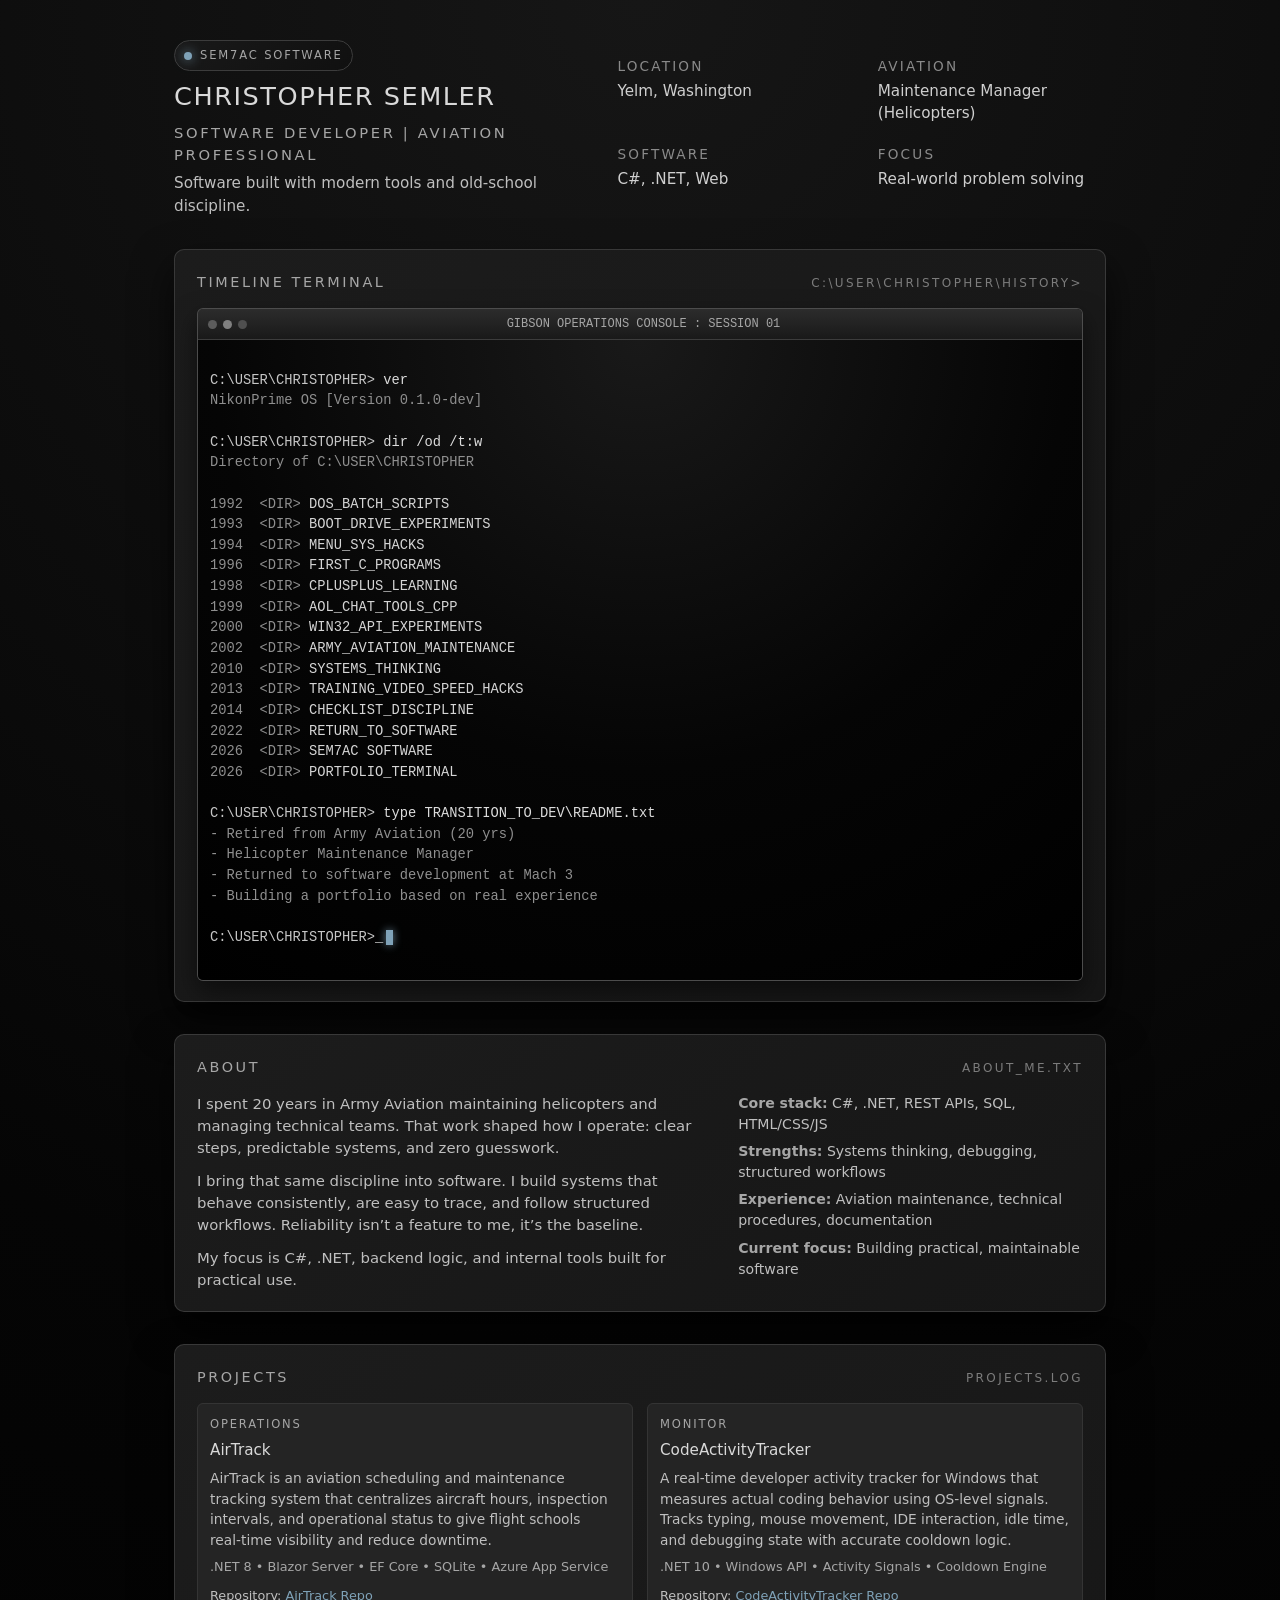
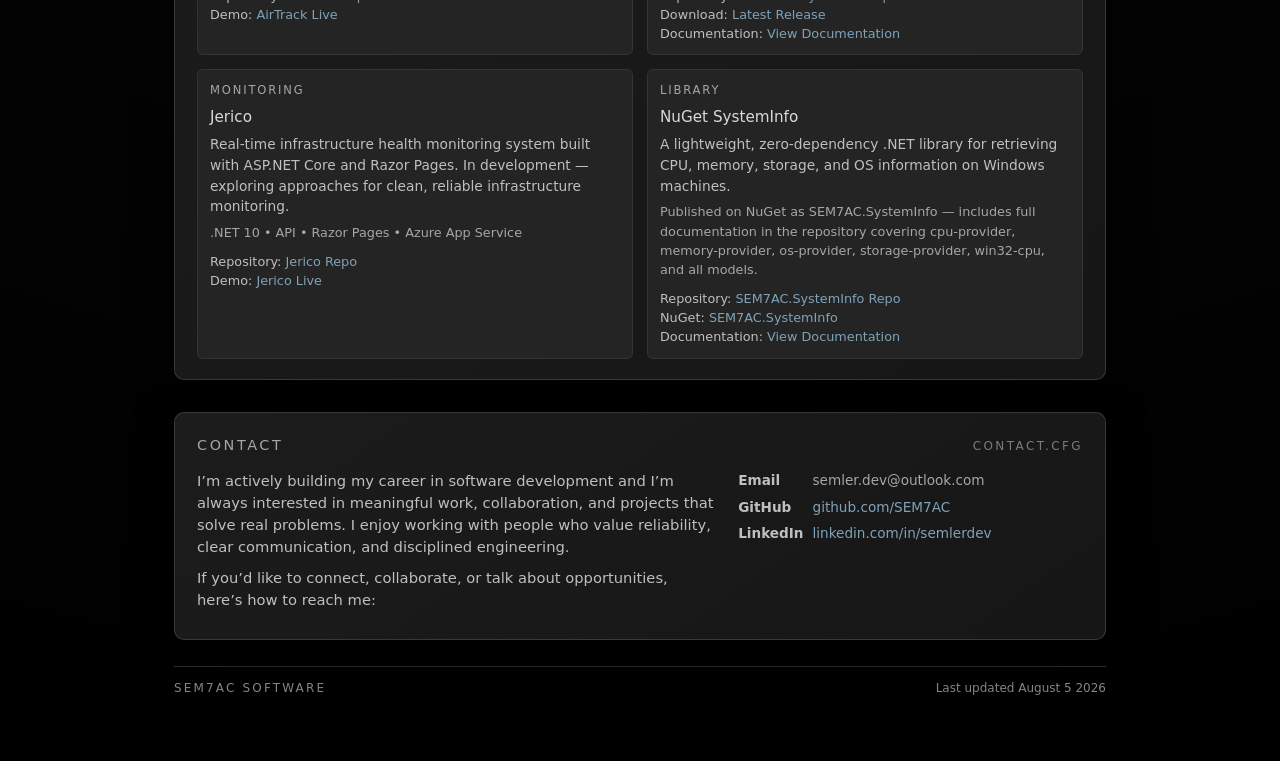
==== index.html @ 9cb2814a "Update index.html" ====
<!DOCTYPE html>
<html lang="en">
<head>
    <meta charset="UTF-8" />
    <title>Christopher Semler | SEM7AC Software</title>
    <meta name="viewport" content="width=device-width, initial-scale=1" />
    <link rel="stylesheet" href="styles.css" />
</head>

<body>
<div class="page">

    <header>
        <div class="brand-block">
            <div class="studio-badge">
                <span class="studio-dot"></span>
                <span>SEM7AC Software</span>
            </div>

            <div class="brand-name">Christopher Semler</div>
            <div class="brand-role">Software Developer | Aviation Professional</div>

            <div class="brand-tagline">
                Software built with modern tools and old‑school discipline.
            </div>
        </div>

        <div class="meta-block">
            <div class="meta-grid">
                <div>
                    <div class="meta-label">Location</div>
                    <div class="meta-value">Yelm, Washington</div>
                </div>
                <div>
                    <div class="meta-label">Aviation</div>
                    <div class="meta-value">Maintenance Manager (Helicopters)</div>
                </div>
                <div>
                    <div class="meta-label">Software</div>
                    <div class="meta-value">C#, .NET, Web</div>
                </div>
                <div>
                    <div class="meta-label">Focus</div>
                    <div class="meta-value">Real‑world problem solving</div>
                </div>
            </div>
        </div>
    </header>

    <main>

        <!-- TERMINAL TIMELINE -->
        <section aria-labelledby="timeline-heading">
            <div class="section-header">
                <div class="section-title" id="timeline-heading">Timeline terminal</div>
                <div class="section-label">C:\user\christopher\history&gt;</div>
            </div>

            <div class="terminal-shell">
                <div class="terminal-header">
                    <div class="terminal-dots">
                        <span class="terminal-dot"></span>
                        <span class="terminal-dot"></span>
                        <span class="terminal-dot"></span>
                    </div>
                    <div class="terminal-title">GIBSON OPERATIONS CONSOLE : SESSION 01</div>
                    <div style="width: 32px;"></div>
                </div>

                <div class="terminal-body">
<span class="term-path">C:\USER\CHRISTOPHER&gt;</span><span class="term-command"> ver</span>
<span class="term-output-muted">NikonPrime OS [Version 0.1.0-dev]</span>

<span class="term-path">C:\USER\CHRISTOPHER&gt;</span><span class="term-command"> dir /od /t:w</span>
<span class="term-output-muted">Directory of C:\USER\CHRISTOPHER</span>

<span class="term-meta">1992</span>  <span class="term-meta">&lt;DIR&gt;</span> <span class="term-file">DOS_BATCH_SCRIPTS</span>
<span class="term-meta">1993</span>  <span class="term-meta">&lt;DIR&gt;</span> <span class="term-file">BOOT_DRIVE_EXPERIMENTS</span>
<span class="term-meta">1994</span>  <span class="term-meta">&lt;DIR&gt;</span> <span class="term-file">MENU_SYS_HACKS</span>
<span class="term-meta">1996</span>  <span class="term-meta">&lt;DIR&gt;</span> <span class="term-file">FIRST_C_PROGRAMS</span>
<span class="term-meta">1998</span>  <span class="term-meta">&lt;DIR&gt;</span> <span class="term-file">CPLUSPLUS_LEARNING</span>
<span class="term-meta">1999</span>  <span class="term-meta">&lt;DIR&gt;</span> <span class="term-file">AOL_CHAT_TOOLS_CPP</span>
<span class="term-meta">2000</span>  <span class="term-meta">&lt;DIR&gt;</span> <span class="term-file">WIN32_API_EXPERIMENTS</span>
<span class="term-meta">2002</span>  <span class="term-meta">&lt;DIR&gt;</span> <span class="term-file">ARMY_AVIATION_MAINTENANCE</span>
<span class="term-meta">2010</span>  <span class="term-meta">&lt;DIR&gt;</span> <span class="term-file">SYSTEMS_THINKING</span>
<span class="term-meta">2013</span>  <span class="term-meta">&lt;DIR&gt;</span> <span class="term-file">TRAINING_VIDEO_SPEED_HACKS</span>
<span class="term-meta">2014</span>  <span class="term-meta">&lt;DIR&gt;</span> <span class="term-file">CHECKLIST_DISCIPLINE</span>
<span class="term-meta">2022</span>  <span class="term-meta">&lt;DIR&gt;</span> <span class="term-file">RETURN_TO_SOFTWARE</span>
<span class="term-meta">2026</span>  <span class="term-meta">&lt;DIR&gt;</span> <span class="term-file">SEM7AC SOFTWARE</span>
<span class="term-meta">2026</span>  <span class="term-meta">&lt;DIR&gt;</span> <span class="term-file">PORTFOLIO_TERMINAL</span>

<span class="term-path">C:\USER\CHRISTOPHER&gt;</span><span class="term-command"> type TRANSITION_TO_DEV\README.txt</span>
<span class="term-output-muted">- Retired from Army Aviation (20 yrs)
- Helicopter Maintenance Manager
- Returned to software development at Mach 3
- Building a portfolio based on real experience</span>

<span class="term-path">C:\USER\CHRISTOPHER&gt;</span><span class="term-command">_</span><span class="term-cursor"></span>
                </div>
            </div>
        </section>

        <!-- ABOUT -->
        <section aria-labelledby="about-heading">
            <div class="section-header">
                <div class="section-title" id="about-heading">About</div>
                <div class="section-label">ABOUT_ME.txt</div>
            </div>

            <div class="section-body">
                <div class="about-grid">
                    <div class="about-text">
                        <p>
                            I spent 20 years in Army Aviation maintaining helicopters and managing technical teams. 
                            That work shaped how I operate: clear steps, predictable systems, and zero guesswork.
                            
                        </p>
                        <p>
                            I bring that same discipline into software. I build systems that behave consistently, are easy 
                            to trace, and follow structured workflows. Reliability isn’t a feature to me, it’s the baseline.

                        </p>
                        <p>
                            My focus is C#, .NET, backend logic, and internal tools built for practical use.

                        </p>
                    </div>

                    <div>
                        <ul class="about-list">
                            <li><strong>Core stack:</strong> <span>C#, .NET, REST APIs, SQL, HTML/CSS/JS</span></li>
                            <li><strong>Strengths:</strong> <span>Systems thinking, debugging, structured workflows</span></li>
                            <li><strong>Experience:</strong> <span>Aviation maintenance, technical procedures, documentation</span></li>
                            <li><strong>Current focus:</strong> <span>Building practical, maintainable software</span></li>
                        </ul>
                    </div>
                </div>
            </div>
        </section>

        <!-- PROJECTS -->
        <section aria-labelledby="projects-heading">
            <div class="section-header">
                <div class="section-title" id="projects-heading">Projects</div>
                <div class="section-label">PROJECTS.log</div>
            </div>

            <div class="section-body">
                <div class="projects-grid">


                    <article class="project-card">
                        <div class="project-tag">Operations</div>
                        <div class="project-name">AirTrack</div>
                        <div class="project-desc">
                            AirTrack is an aviation scheduling and maintenance tracking system that centralizes aircraft hours, 
                            inspection intervals, and operational status to give flight schools real‑time visibility and reduce downtime.
                        </div>
                        <div class="project-meta">
                            .NET 8 • Blazor Server • EF Core • SQLite • Azure App Service
                        </div>
                        <div class="project-links">
                            <span>
                                Repository: <a href="https://github.com/SEM7AC/AirTrack" target="_blank">AirTrack Repo</a><br> 
                                Demo: <a href="https://airtrack.azurewebsites.net" target="_blank">AirTrack Live</a>
                            </span>
                        </div>
                    </article>

                    <article class="project-card">
                        <div class="project-tag">Monitor</div>
                        <div class="project-name">CodeActivityTracker</div>
                        <div class="project-desc">
                            A real-time developer activity tracker for Windows that measures actual coding behavior using OS-level signals.
                            Tracks typing, mouse movement, IDE interaction, idle time, and debugging state with accurate cooldown logic.
                        </div>
                        <div class="project-meta">
                            .NET 10 • Windows API • Activity Signals • Cooldown Engine
                        </div>
                        <div class="project-links">
                            <span>
                                Repository: <a href="https://github.com/SEM7AC/CodeActivityTracker" target="_blank">CodeActivityTracker Repo</a><br>
                                Download: <a href="https://github.com/SEM7AC/CodeActivityTracker/releases/latest" target="_blank">Latest Release</a><br>
                                Documentation: <a href="https://github.com/SEM7AC/CodeActivityTracker/tree/master/docs" target="_blank">View Documentation</a><br>
                                
                            </span>
                        </div>
                    </article>



                    <article class="project-card">
                        <div class="project-tag">Monitoring</div>
                        <div class="project-name">Jerico </div>
                        <div class="project-desc">
                            Real‑time infrastructure health monitoring system built with ASP.NET Core and Razor Pages.
                            In development — exploring approaches for clean, reliable infrastructure monitoring.
                        </div>
                        <div class="project-meta">
                            .NET 10 • API • Razor Pages • Azure App Service
                        </div>
                        <div class="project-links">
                            <span>
                                Repository: <a href="https://github.com/SEM7AC/Jerico" target="_blank">Jerico Repo</a><br> 
                                Demo: <a href="blank" target="_blank">Jerico Live</a>
                            </span>
                        </div>
                    </article>
                  
                    <article class="project-card">
                        <div class="project-tag">Library</div>
                        <div class="project-name">NuGet SystemInfo</div>
                    
                        <div class="project-desc">
                            A lightweight, zero‑dependency .NET library for retrieving CPU, memory,
                            storage, and OS information on Windows machines.
                        </div>
                    
                        <div class="project-meta">
                            Published on NuGet as SEM7AC.SystemInfo — includes full documentation
                            in the repository covering cpu-provider, memory-provider, os-provider,
                            storage-provider, win32-cpu, and all models.
                        </div>
                    
                        <div class="project-links">
                            <span>Repository: <a href="https://github.com/SEM7AC/SEM7AC.SystemInfo" target="_blank">SEM7AC.SystemInfo Repo</a><br>
                                  NuGet: <a href="https://www.nuget.org/packages/SEM7AC.SystemInfo/" target="_blank">SEM7AC.SystemInfo</a><br>
                                  Documentation: <a href="https://github.com/SEM7AC/SEM7AC.SystemInfo/tree/master/SEM7AC.SystemInfo/docs" target="_blank">View Documentation</a><br>
                            </span>
                        </div>
                    </article>


                </div>
            </div>
        </section>

        <!-- CONTACT -->
        <section aria-labelledby="contact-heading">
            <div class="section-header">
                <div class="section-title" id="contact-heading">Contact</div>
                <div class="section-label">CONTACT.cfg</div>
            </div>

            <div class="section-body">
                <div class="contact-layout">
                    <div class="contact-text">
                        <p>
                           I’m actively building my career in software development and I’m always interested in 
                            meaningful work, collaboration, and projects that solve real problems. I enjoy working 
                            with people who value reliability, clear communication, and disciplined engineering.
                        </p>
                        <p>
                            If you’d like to connect, collaborate, or talk about opportunities, here’s how to reach me:
                        </p>
                    </div>

                    <div>
                        <ul class="contact-list">
                            <li><strong>Email</strong> <span>semler.dev@outlook.com</span></li>
                            <li><strong>GitHub</strong> <a href="#">github.com/SEM7AC</a></li>
                            <li><strong>LinkedIn</strong> <a href="#">linkedin.com/in/semlerdev</a></li>
                        </ul>
                    </div>
                </div>
            </div>
        </section>

    </main>

    <footer>
        <span class="footer-tag">SEM7AC Software</span>
        <span>Last updated August 5 2026</span>
    </footer>

</div>
</body>
</html>
---- styles.css ----
:root {
    --bg-deep: #0F0F0F;
    --bg-main: #1C1C1C;
    --bg-panel: #2A2A2A;
    --bg-panel-soft: #242424;
    --border-soft: #3C3C3C;

    --text-main: #D9D9D9;
    --text-muted: #BFBFBF;
    --text-soft: #A6A6A6;

    --accent: #7FA2B8;
    --accent-soft: #69879A;

    --font-main: system-ui, -apple-system, BlinkMacSystemFont, "Segoe UI", sans-serif;
    --font-mono: "Cascadia Code", "Consolas", "SF Mono", "Menlo", monospace;

    --radius-sm: 4px;
    --radius-md: 6px;
    --radius-lg: 10px;

    --shadow-soft: 0 18px 40px rgba(0, 0, 0, 0.65);
    --shadow-subtle: 0 10px 25px rgba(0, 0, 0, 0.5);

    --max-width: 980px;
}

* {
    box-sizing: border-box;
}

html, body {
    margin: 0;
    padding: 0;
    background: radial-gradient(circle at top, #161616 0, #050505 55%, #000000 100%);
    color: var(--text-main);
    font-family: var(--font-main);
    line-height: 1.5;
    -webkit-font-smoothing: antialiased;
}

body {
    display: flex;
    justify-content: center;
}

.page {
    width: 100%;
    max-width: var(--max-width);
    padding: 32px 16px 48px;
}

@media (min-width: 768px) {
    .page {
        padding: 40px 24px 64px;
    }
}

/* HEADER */

header {
    display: flex;
    flex-direction: column;
    gap: 16px;
    margin-bottom: 32px;
}

@media (min-width: 720px) {
    header {
        flex-direction: row;
        justify-content: space-between;
        align-items: flex-start;
        gap: 32px;
    }
}

.brand-block {
    display: flex;
    flex-direction: column;
    gap: 6px;
}

.brand-name {
    font-size: 1.6rem;
    letter-spacing: 0.06em;
    text-transform: uppercase;
}

.brand-role {
    font-size: 0.92rem;
    text-transform: uppercase;
    letter-spacing: 0.18em;
    color: var(--text-soft);
}

.brand-tagline {
    font-size: 0.95rem;
    color: var(--text-muted);
    max-width: 32rem;
}

.studio-badge {
    align-self: flex-start;
    padding: 6px 9px;
    border-radius: 999px;
    border: 1px solid var(--border-soft);
    background: linear-gradient(135deg, #191919, #101010);
    color: var(--text-soft);
    font-size: 0.72rem;
    letter-spacing: 0.16em;
    text-transform: uppercase;
    display: inline-flex;
    align-items: center;
    gap: 8px;
}

.studio-dot {
    width: 8px;
    height: 8px;
    border-radius: 999px;
    background: var(--accent);
    box-shadow: 0 0 12px rgba(127, 162, 184, 0.9);
}

.meta-block {
    display: flex;
    flex-direction: column;
    gap: 8px;
    font-size: 0.82rem;
    color: var(--text-soft);
}

.meta-grid {
    display: grid;
    grid-template-columns: repeat(2, minmax(0, max-content));
    gap: 6px 16px;
}

.meta-label {
    text-transform: uppercase;
    font-size: 0.7rem;
    letter-spacing: 0.16em;
    color: var(--text-soft);
}

.meta-value {
    color: var(--text-muted);
}

a {
    color: var(--accent);
    text-decoration: none;
}

a:hover {
    color: var(--accent-soft);
    text-decoration: underline;
}

main {
    display: flex;
    flex-direction: column;
    gap: 32px;
}

/* SECTIONS */

section {
    background: linear-gradient(145deg, var(--bg-main), #161616);
    border-radius: var(--radius-lg);
    border: 1px solid rgba(60, 60, 60, 0.9);
    padding: 20px 18px 18px;
    box-shadow: var(--shadow-soft);
}

@media (min-width: 768px) {
    section {
        padding: 22px 22px 20px;
    }
}

.section-header {
    display: flex;
    justify-content: space-between;
    align-items: baseline;
    gap: 8px;
    margin-bottom: 14px;
}

.section-title {
    font-size: 0.9rem;
    text-transform: uppercase;
    letter-spacing: 0.18em;
    color: var(--text-soft);
}

.section-label {
    font-size: 0.75rem;
    text-transform: uppercase;
    letter-spacing: 0.2em;
    color: var(--text-soft);
    opacity: 0.7;
}

.section-body {
    font-size: 0.93rem;
    color: var(--text-muted);
}

/* TERMINAL */

.terminal-shell {
    background: radial-gradient(circle at top left, #2E2E2E 0, #121212 52%, #060606 100%);
    border-radius: var(--radius-md);
    border: 1px solid rgba(80, 80, 80, 0.95);
    box-shadow: var(--shadow-subtle);
    overflow: hidden;
    font-family: var(--font-mono);
    font-size: 0.86rem;
    color: #D6D6D6;
}

.terminal-header {
    display: flex;
    align-items: center;
    justify-content: space-between;
    padding: 6px 10px;
    background: linear-gradient(180deg, #2C2C2C, #191919);
    border-bottom: 1px solid #3C3C3C;
}

.terminal-dots {
    display: flex;
    gap: 6px;
}

.terminal-dot {
    width: 9px;
    height: 9px;
    border-radius: 999px;
    background: #3A3A3A;
}

.terminal-dot:nth-child(1) { background: #5C5C5C; }
.terminal-dot:nth-child(2) { background: #808080; }
.terminal-dot:nth-child(3) { background: #4F4F4F; }

.terminal-title {
    font-size: 0.75rem;
    color: var(--text-soft);
}

.terminal-body {
    padding: 10px 12px 11px;
    background: radial-gradient(circle at top, #191919 0, #050505 55%, #000000 100%);
    min-height: 220px;
    white-space: pre;
    overflow-x: auto;
}

.term-path {
    color: #C6C6C6;
}

.term-command {
    color: #DCDCDC;
}

.term-output-muted {
    color: #8F8F8F;
}

.term-output-strong {
    color: #E5E5E5;
}

.term-year {
    color: var(--accent);
}

.term-file {
    color: #D5D5D5;
}

.term-meta {
    color: #8F8F8F;
}

.term-cursor {
    display: inline-block;
    width: 7px;
    height: 1.1em;
    margin-left: 3px;
    background: var(--accent);
    box-shadow: 0 0 8px rgba(127, 162, 184, 0.8);
    vertical-align: text-bottom;
    animation: blink 1s step-start infinite;
}

@keyframes blink {
    50% { opacity: 0; }
}

/* ABOUT */

.about-grid {
    display: grid;
    gap: 14px 24px;
}

@media (min-width: 720px) {
    .about-grid {
        grid-template-columns: minmax(0, 3fr) minmax(0, 2fr);
        align-items: start;
    }
}

.about-text {
    color: var(--text-muted);
}

.about-text p {
    margin: 0 0 10px;
}

.about-text p:last-child {
    margin-bottom: 0;
}

.about-list {
    list-style: none;
    padding: 0;
    margin: 0;
    font-size: 0.88rem;
}

.about-list li {
    margin-bottom: 6px;
    color: var(--text-soft);
}

.about-list span {
    color: var(--text-muted);
}

/* PROJECTS */

.projects-grid {
    display: grid;
    gap: 14px;
}

@media (min-width: 720px) {
    .projects-grid {
        grid-template-columns: repeat(2, minmax(0, 1fr));
    }
}

.project-card {
    background: var(--bg-panel-soft);
    border-radius: var(--radius-md);
    border: 1px solid #343434;
    padding: 12px 12px 11px;
    display: flex;
    flex-direction: column;
    gap: 6px;
}

.project-name {
    font-size: 0.95rem;
    color: var(--text-main);
}

.project-tag {
    font-size: 0.72rem;
    text-transform: uppercase;
    letter-spacing: 0.16em;
    color: var(--text-soft);
}

.project-desc {
    font-size: 0.86rem;
    color: var(--text-muted);
}

.project-meta {
    font-size: 0.8rem;
    color: var(--text-soft);
}

.project-links {
    margin-top: 4px;
    font-size: 0.8rem;
}

/* CONTACT */

.contact-layout {
    display: grid;
    gap: 12px 24px;
}

@media (min-width: 620px) {
    .contact-layout {
        grid-template-columns: minmax(0, 3fr) minmax(0, 2fr);
    }
}

.contact-text {
    color: var(--text-muted);
    font-size: 0.92rem;
}

.contact-text p {
    margin: 0 0 8px;
}

.contact-list {
    list-style: none;
    padding: 0;
    margin: 0;
    font-size: 0.85rem;
}

.contact-list li {
    margin-bottom: 6px;
    color: var(--text-soft);
}

.contact-list strong {
    display: inline-block;
    width: 70px;
    color: var(--text-muted);
}

/* FOOTER */

footer {
    margin-top: 26px;
    padding-top: 12px;
    border-top: 1px solid rgba(60, 60, 60, 0.85);
    font-size: 0.75rem;
    color: var(--text-soft);
    display: flex;
    justify-content: space-between;
    gap: 10px;
    flex-wrap: wrap;
}

footer span {
    opacity: 0.8;
}

.footer-tag {
    text-transform: uppercase;
    letter-spacing: 0.18em;
}

.meta-block {
    margin-top: 1rem;
}

.meta-grid {
    display: grid;
    grid-template-columns: 1fr 1fr;
    column-gap: 2rem;
    row-gap: 1.2rem;
}

.meta-label {
    font-size: 0.85rem;
    color: #8A8A8A;
    margin-bottom: 0.2rem;
}

.meta-value {
    font-size: 0.95rem;
    color: #CFCFCF;
    margin: 0;
}
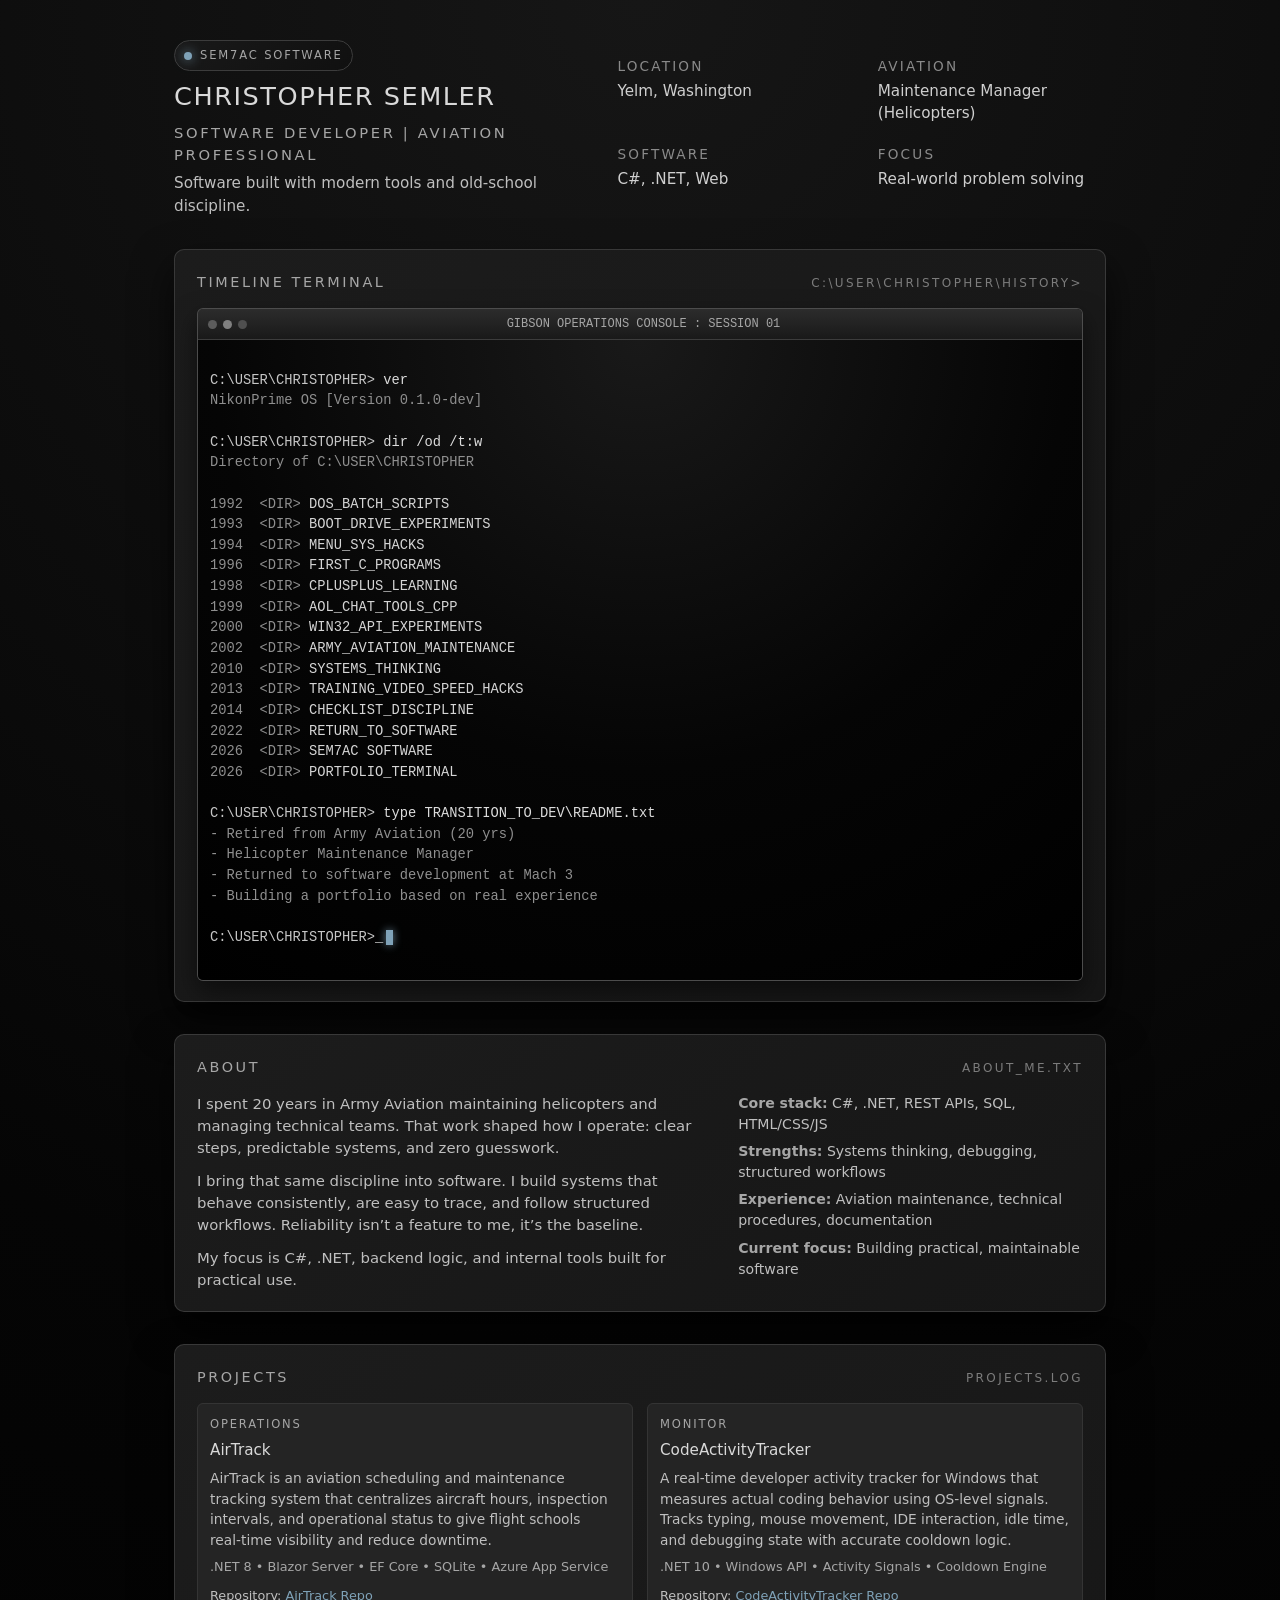
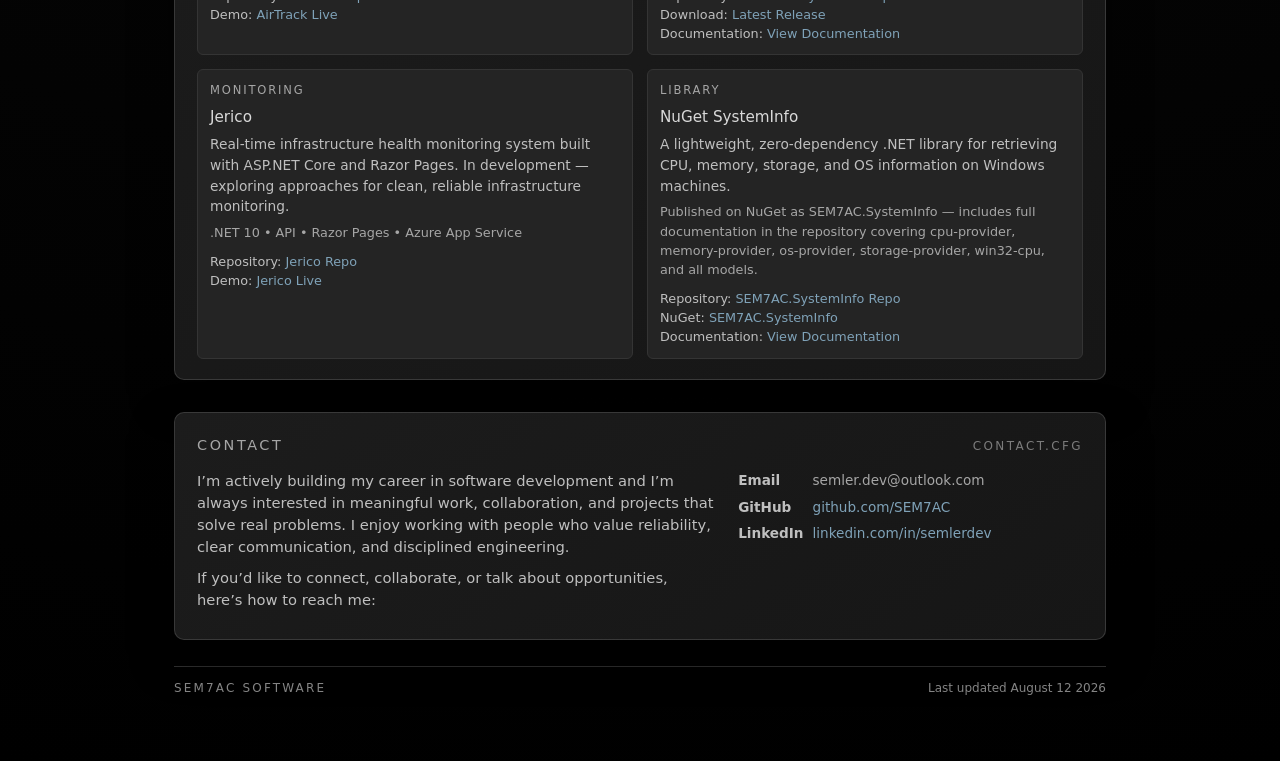
==== commit aae5893c: "Update index.html" ====
--- a/index.html
+++ b/index.html
@@ -270,7 +270,7 @@
 
     <footer>
         <span class="footer-tag">SEM7AC Software</span>
-        <span>Last updated August 5 2026</span>
+        <span>Last updated August 12 2026</span>
     </footer>
 
 </div>
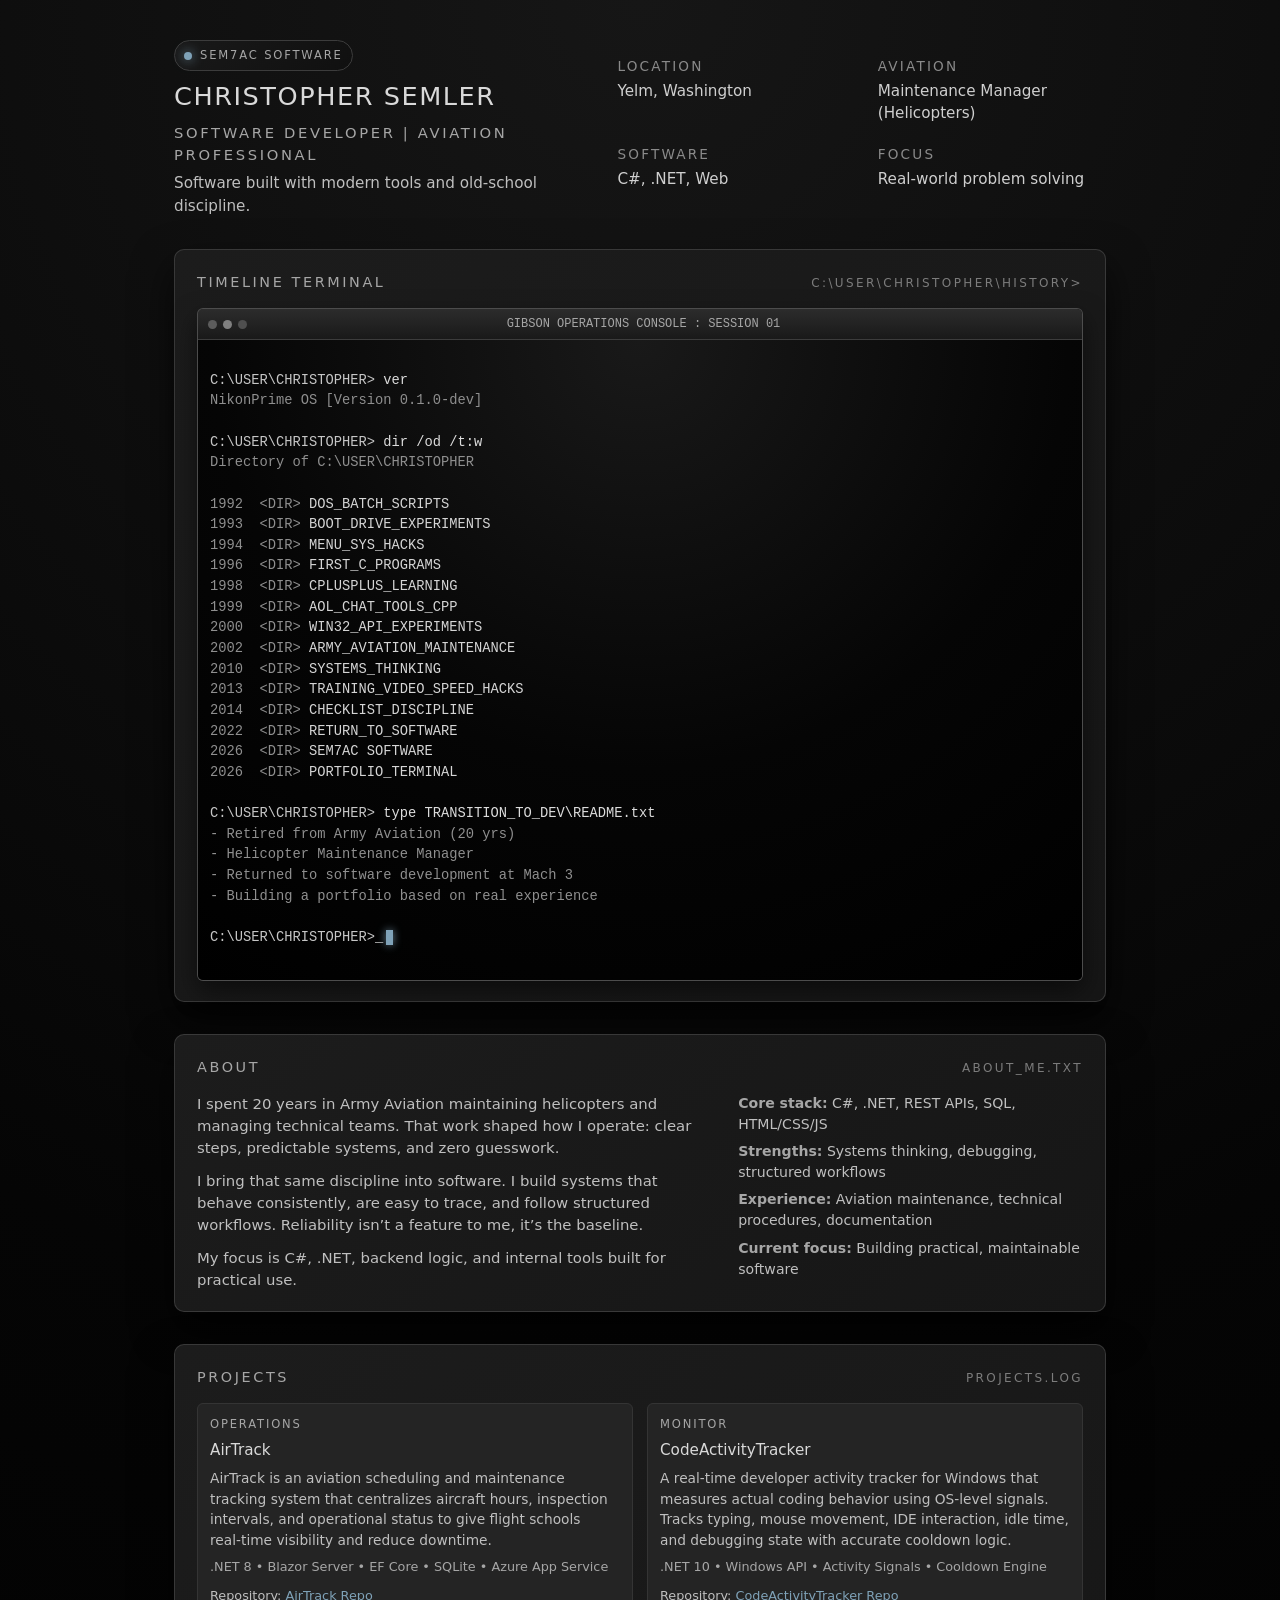
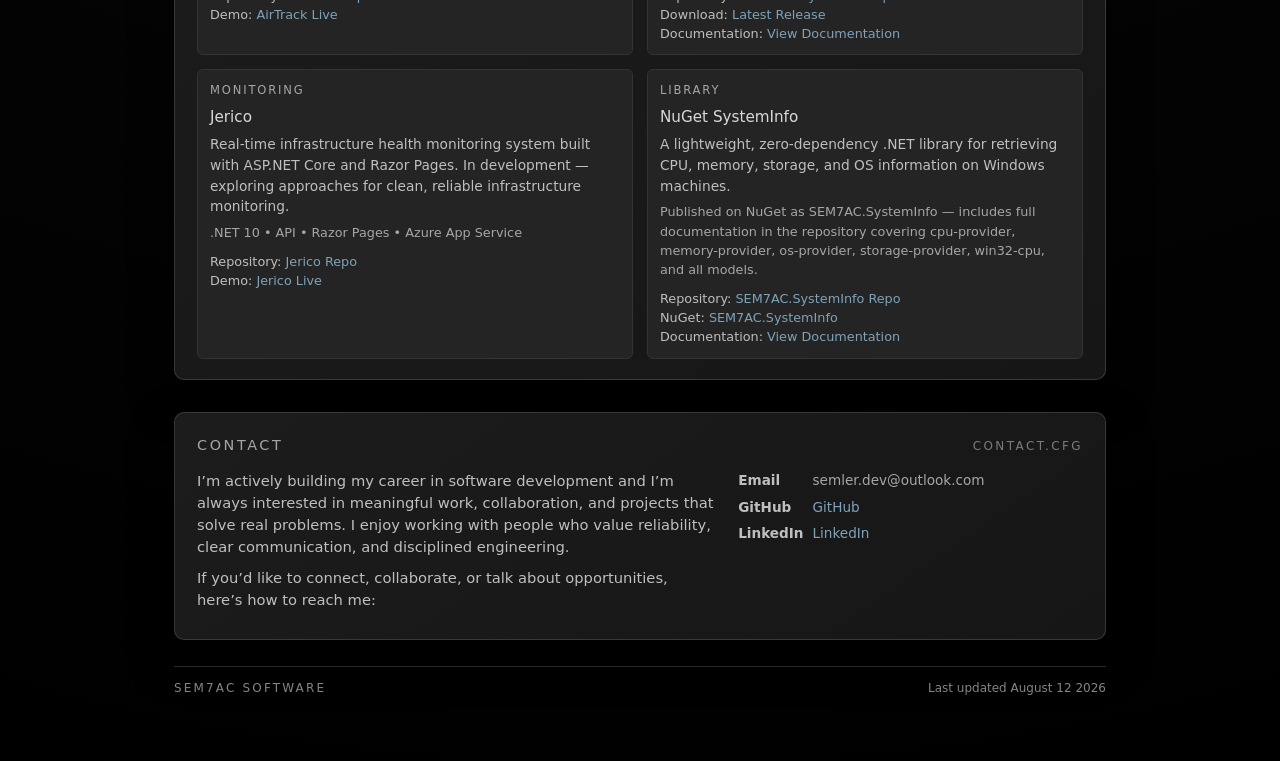
==== commit 17af94e4: "Update index.html" ====
--- a/index.html
+++ b/index.html
@@ -258,8 +258,8 @@
                     <div>
                         <ul class="contact-list">
                             <li><strong>Email</strong> <span>semler.dev@outlook.com</span></li>
-                            <li><strong>GitHub</strong> <a href="#">github.com/SEM7AC</a></li>
-                            <li><strong>LinkedIn</strong> <a href="#">linkedin.com/in/semlerdev</a></li>
+                            <li><strong>GitHub</strong> <a href="https://github.com/SEM7AC">GitHub</a></li>
+                            <li><strong>LinkedIn</strong> <a href="htt[s://linkedin.com/in/semlerdev">LinkedIn</a></li>
                         </ul>
                     </div>
                 </div>
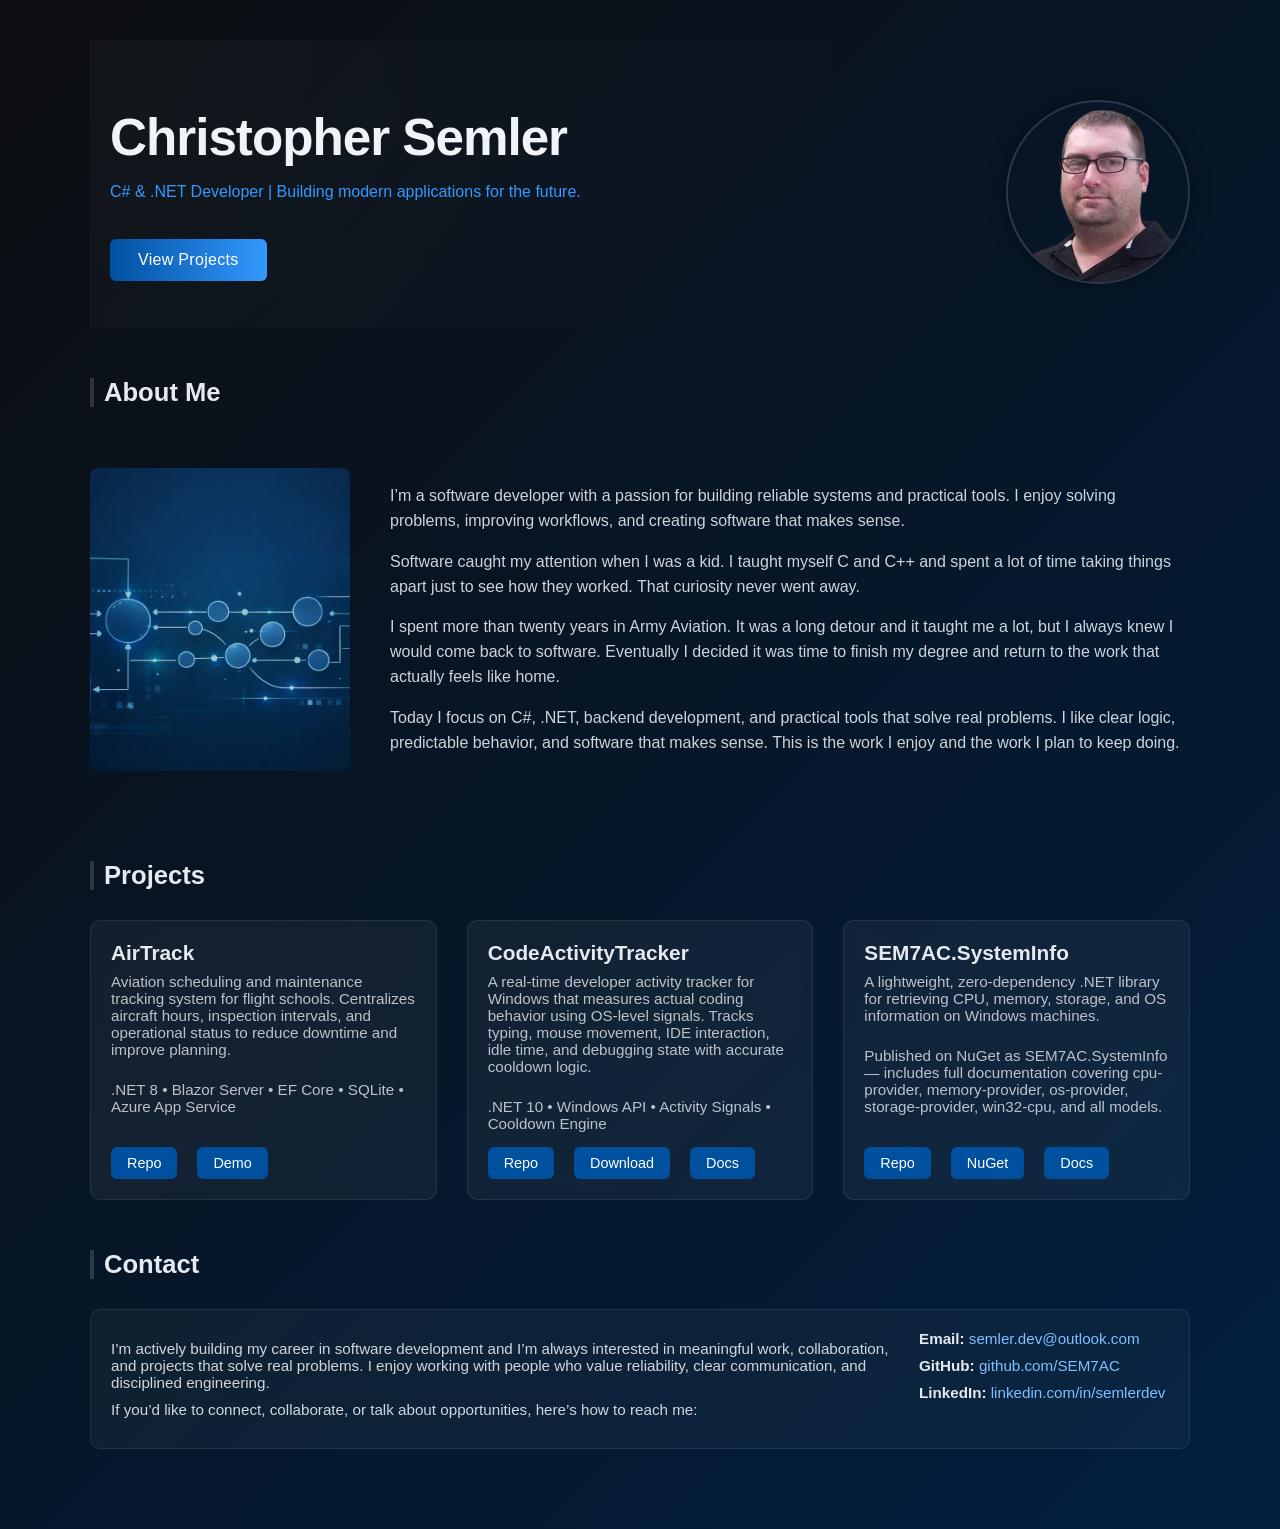
==== commit 9a848a8e: "init commit" ====
--- a/index.html
+++ b/index.html
@@ -1,278 +1,141 @@
 <!DOCTYPE html>
 <html lang="en">
 <head>
-    <meta charset="UTF-8" />
-    <title>Christopher Semler | SEM7AC Software</title>
-    <meta name="viewport" content="width=device-width, initial-scale=1" />
-    <link rel="stylesheet" href="styles.css" />
+    <meta charset="UTF-8">
+    <meta name="viewport" content="width=device-width, initial-scale=1.0">
+    <title>Christopher Semler — Portfolio</title>
+    <link rel="stylesheet" href="styles.css">
 </head>
 
 <body>
-<div class="page">
+    <div class="container">
 
-    <header>
-        <div class="brand-block">
-            <div class="studio-badge">
-                <span class="studio-dot"></span>
-                <span>SEM7AC Software</span>
+        <!-- HERO -->
+        <section class="hero">
+            <div class="hero-text">
+                <h1>Christopher Semler</h1>
+                <p>C# & .NET Developer | Building modern applications for the future.</p>
+                <a class="cta" href="#projects">View Projects</a>
             </div>
 
-            <div class="brand-name">Christopher Semler</div>
-            <div class="brand-role">Software Developer | Aviation Professional</div>
-
-            <div class="brand-tagline">
-                Software built with modern tools and old‑school discipline.
-            </div>
-        </div>
-
-        <div class="meta-block">
-            <div class="meta-grid">
-                <div>
-                    <div class="meta-label">Location</div>
-                    <div class="meta-value">Yelm, Washington</div>
-                </div>
-                <div>
-                    <div class="meta-label">Aviation</div>
-                    <div class="meta-value">Maintenance Manager (Helicopters)</div>
-                </div>
-                <div>
-                    <div class="meta-label">Software</div>
-                    <div class="meta-value">C#, .NET, Web</div>
-                </div>
-                <div>
-                    <div class="meta-label">Focus</div>
-                    <div class="meta-value">Real‑world problem solving</div>
-                </div>
-            </div>
-        </div>
-    </header>
-
-    <main>
-
-        <!-- TERMINAL TIMELINE -->
-        <section aria-labelledby="timeline-heading">
-            <div class="section-header">
-                <div class="section-title" id="timeline-heading">Timeline terminal</div>
-                <div class="section-label">C:\user\christopher\history&gt;</div>
-            </div>
-
-            <div class="terminal-shell">
-                <div class="terminal-header">
-                    <div class="terminal-dots">
-                        <span class="terminal-dot"></span>
-                        <span class="terminal-dot"></span>
-                        <span class="terminal-dot"></span>
-                    </div>
-                    <div class="terminal-title">GIBSON OPERATIONS CONSOLE : SESSION 01</div>
-                    <div style="width: 32px;"></div>
-                </div>
-
-                <div class="terminal-body">
-<span class="term-path">C:\USER\CHRISTOPHER&gt;</span><span class="term-command"> ver</span>
-<span class="term-output-muted">NikonPrime OS [Version 0.1.0-dev]</span>
-
-<span class="term-path">C:\USER\CHRISTOPHER&gt;</span><span class="term-command"> dir /od /t:w</span>
-<span class="term-output-muted">Directory of C:\USER\CHRISTOPHER</span>
-
-<span class="term-meta">1992</span>  <span class="term-meta">&lt;DIR&gt;</span> <span class="term-file">DOS_BATCH_SCRIPTS</span>
-<span class="term-meta">1993</span>  <span class="term-meta">&lt;DIR&gt;</span> <span class="term-file">BOOT_DRIVE_EXPERIMENTS</span>
-<span class="term-meta">1994</span>  <span class="term-meta">&lt;DIR&gt;</span> <span class="term-file">MENU_SYS_HACKS</span>
-<span class="term-meta">1996</span>  <span class="term-meta">&lt;DIR&gt;</span> <span class="term-file">FIRST_C_PROGRAMS</span>
-<span class="term-meta">1998</span>  <span class="term-meta">&lt;DIR&gt;</span> <span class="term-file">CPLUSPLUS_LEARNING</span>
-<span class="term-meta">1999</span>  <span class="term-meta">&lt;DIR&gt;</span> <span class="term-file">AOL_CHAT_TOOLS_CPP</span>
-<span class="term-meta">2000</span>  <span class="term-meta">&lt;DIR&gt;</span> <span class="term-file">WIN32_API_EXPERIMENTS</span>
-<span class="term-meta">2002</span>  <span class="term-meta">&lt;DIR&gt;</span> <span class="term-file">ARMY_AVIATION_MAINTENANCE</span>
-<span class="term-meta">2010</span>  <span class="term-meta">&lt;DIR&gt;</span> <span class="term-file">SYSTEMS_THINKING</span>
-<span class="term-meta">2013</span>  <span class="term-meta">&lt;DIR&gt;</span> <span class="term-file">TRAINING_VIDEO_SPEED_HACKS</span>
-<span class="term-meta">2014</span>  <span class="term-meta">&lt;DIR&gt;</span> <span class="term-file">CHECKLIST_DISCIPLINE</span>
-<span class="term-meta">2022</span>  <span class="term-meta">&lt;DIR&gt;</span> <span class="term-file">RETURN_TO_SOFTWARE</span>
-<span class="term-meta">2026</span>  <span class="term-meta">&lt;DIR&gt;</span> <span class="term-file">SEM7AC SOFTWARE</span>
-<span class="term-meta">2026</span>  <span class="term-meta">&lt;DIR&gt;</span> <span class="term-file">PORTFOLIO_TERMINAL</span>
-
-<span class="term-path">C:\USER\CHRISTOPHER&gt;</span><span class="term-command"> type TRANSITION_TO_DEV\README.txt</span>
-<span class="term-output-muted">- Retired from Army Aviation (20 yrs)
-- Helicopter Maintenance Manager
-- Returned to software development at Mach 3
-- Building a portfolio based on real experience</span>
-
-<span class="term-path">C:\USER\CHRISTOPHER&gt;</span><span class="term-command">_</span><span class="term-cursor"></span>
-                </div>
+            <div class="hero-img">
+                <img src="images\hero2.png" alt="Christopher Semler">
             </div>
         </section>
 
         <!-- ABOUT -->
-        <section aria-labelledby="about-heading">
-            <div class="section-header">
-                <div class="section-title" id="about-heading">About</div>
-                <div class="section-label">ABOUT_ME.txt</div>
+        <h2>About Me</h2>
+       <section class="about">
+            <div class="about-img">
+                <img src="images/node2.png" alt="Systems diagram">
             </div>
+            <div class="about-text">
+                <p>
+                    I’m a software developer with a passion for building reliable systems and practical tools.
+                    I enjoy solving problems, improving workflows, and creating software that makes sense.
+                </p>
+                <p>
+                    Software caught my attention when I was a kid. I taught myself C and C++ and spent a lot of time
+                    taking things apart just to see how they worked. That curiosity never went away.
+                </p>
 
-            <div class="section-body">
-                <div class="about-grid">
-                    <div class="about-text">
-                        <p>
-                            I spent 20 years in Army Aviation maintaining helicopters and managing technical teams. 
-                            That work shaped how I operate: clear steps, predictable systems, and zero guesswork.
-                            
-                        </p>
-                        <p>
-                            I bring that same discipline into software. I build systems that behave consistently, are easy 
-                            to trace, and follow structured workflows. Reliability isn’t a feature to me, it’s the baseline.
+                <p>
+                    I spent more than twenty years in Army Aviation. It was a long detour and it taught me a lot,
+                    but I always knew I would come back to software. Eventually I decided it was time to finish my
+                    degree and return to the work that actually feels like home.
+                </p>
 
-                        </p>
-                        <p>
-                            My focus is C#, .NET, backend logic, and internal tools built for practical use.
-
-                        </p>
-                    </div>
-
-                    <div>
-                        <ul class="about-list">
-                            <li><strong>Core stack:</strong> <span>C#, .NET, REST APIs, SQL, HTML/CSS/JS</span></li>
-                            <li><strong>Strengths:</strong> <span>Systems thinking, debugging, structured workflows</span></li>
-                            <li><strong>Experience:</strong> <span>Aviation maintenance, technical procedures, documentation</span></li>
-                            <li><strong>Current focus:</strong> <span>Building practical, maintainable software</span></li>
-                        </ul>
-                    </div>
-                </div>
+                <p>
+                    Today I focus on C#, .NET, backend development, and practical tools that solve real problems.
+                    I like clear logic, predictable behavior, and software that makes sense. This is the work I
+                    enjoy and the work I plan to keep doing.
+                </p>
             </div>
         </section>
 
-        <!-- PROJECTS -->
-        <section aria-labelledby="projects-heading">
-            <div class="section-header">
-                <div class="section-title" id="projects-heading">Projects</div>
-                <div class="section-label">PROJECTS.log</div>
-            </div>
-
-            <div class="section-body">
-                <div class="projects-grid">
-
-
-                    <article class="project-card">
-                        <div class="project-tag">Operations</div>
-                        <div class="project-name">AirTrack</div>
-                        <div class="project-desc">
-                            AirTrack is an aviation scheduling and maintenance tracking system that centralizes aircraft hours, 
-                            inspection intervals, and operational status to give flight schools real‑time visibility and reduce downtime.
-                        </div>
-                        <div class="project-meta">
-                            .NET 8 • Blazor Server • EF Core • SQLite • Azure App Service
-                        </div>
-                        <div class="project-links">
-                            <span>
-                                Repository: <a href="https://github.com/SEM7AC/AirTrack" target="_blank">AirTrack Repo</a><br> 
-                                Demo: <a href="https://airtrack.azurewebsites.net" target="_blank">AirTrack Live</a>
-                            </span>
-                        </div>
-                    </article>
-
-                    <article class="project-card">
-                        <div class="project-tag">Monitor</div>
-                        <div class="project-name">CodeActivityTracker</div>
-                        <div class="project-desc">
-                            A real-time developer activity tracker for Windows that measures actual coding behavior using OS-level signals.
-                            Tracks typing, mouse movement, IDE interaction, idle time, and debugging state with accurate cooldown logic.
-                        </div>
-                        <div class="project-meta">
-                            .NET 10 • Windows API • Activity Signals • Cooldown Engine
-                        </div>
-                        <div class="project-links">
-                            <span>
-                                Repository: <a href="https://github.com/SEM7AC/CodeActivityTracker" target="_blank">CodeActivityTracker Repo</a><br>
-                                Download: <a href="https://github.com/SEM7AC/CodeActivityTracker/releases/latest" target="_blank">Latest Release</a><br>
-                                Documentation: <a href="https://github.com/SEM7AC/CodeActivityTracker/tree/master/docs" target="_blank">View Documentation</a><br>
-                                
-                            </span>
-                        </div>
-                    </article>
 
 
 
-                    <article class="project-card">
-                        <div class="project-tag">Monitoring</div>
-                        <div class="project-name">Jerico </div>
-                        <div class="project-desc">
-                            Real‑time infrastructure health monitoring system built with ASP.NET Core and Razor Pages.
-                            In development — exploring approaches for clean, reliable infrastructure monitoring.
-                        </div>
-                        <div class="project-meta">
-                            .NET 10 • API • Razor Pages • Azure App Service
-                        </div>
-                        <div class="project-links">
-                            <span>
-                                Repository: <a href="https://github.com/SEM7AC/Jerico" target="_blank">Jerico Repo</a><br> 
-                                Demo: <a href="blank" target="_blank">Jerico Live</a>
-                            </span>
-                        </div>
-                    </article>
-                  
-                    <article class="project-card">
-                        <div class="project-tag">Library</div>
-                        <div class="project-name">NuGet SystemInfo</div>
-                    
-                        <div class="project-desc">
-                            A lightweight, zero‑dependency .NET library for retrieving CPU, memory,
-                            storage, and OS information on Windows machines.
-                        </div>
-                    
-                        <div class="project-meta">
-                            Published on NuGet as SEM7AC.SystemInfo — includes full documentation
-                            in the repository covering cpu-provider, memory-provider, os-provider,
-                            storage-provider, win32-cpu, and all models.
-                        </div>
-                    
-                        <div class="project-links">
-                            <span>Repository: <a href="https://github.com/SEM7AC/SEM7AC.SystemInfo" target="_blank">SEM7AC.SystemInfo Repo</a><br>
-                                  NuGet: <a href="https://www.nuget.org/packages/SEM7AC.SystemInfo/" target="_blank">SEM7AC.SystemInfo</a><br>
-                                  Documentation: <a href="https://github.com/SEM7AC/SEM7AC.SystemInfo/tree/master/SEM7AC.SystemInfo/docs" target="_blank">View Documentation</a><br>
-                            </span>
-                        </div>
-                    </article>
+        <!-- PROJECTS -->
+        <h2 id="projects">Projects</h2>
+        <section class="projects">
+
+            <div class="project-card">
+                <h3>AirTrack</h3>
+                <p>
+                    Aviation scheduling and maintenance tracking system for flight schools. Centralizes aircraft hours,
+                    inspection intervals, and operational status to reduce downtime and improve planning.
+                </p>
+                <p class="tech">.NET 8 • Blazor Server • EF Core • SQLite • Azure App Service</p>
+                <div class="buttons">
+                    <a href="https://github.com/SEM7AC/AirTrack" target="_blank">Repo</a>
+                    <a href="https://airtrack.azurewebsites.net" target="_blank">Demo</a>
+                </div>
+            </div>
+
+            <div class="project-card">
+                <h3>CodeActivityTracker</h3>
+                <p>
+                    A real-time developer activity tracker for Windows that measures actual coding behavior 
+                    using OS-level signals. Tracks typing, mouse movement, IDE interaction, idle time, and 
+                    debugging state with accurate cooldown logic.
+                </p>
+                <p class="tech">.NET 10 • Windows API • Activity Signals • Cooldown Engine</p>
+                <div class="buttons">
+                    <a href="https://github.com/SEM7AC/CodeActivityTracker" target="_blank">Repo</a>
+                    <a href="https://github.com/SEM7AC/CodeActivityTracker/releases/latest" target="_blank">Download</a>
+                    <a href="https://github.com/SEM7AC/CodeActivityTracker/tree/master/docs" target="_blank">Docs</a>
+                </div>
+            </div>
+           
+
+            <div class="project-card">
+                <h3>SEM7AC.SystemInfo</h3>
+                <p>
+                    A lightweight, zero‑dependency .NET library for retrieving CPU, memory, storage, and OS information on Windows machines.
+                </p>
+                <p class="tech">
+                    Published on NuGet as SEM7AC.SystemInfo — includes full documentation covering cpu-provider,
+                    memory-provider, os-provider, storage-provider, win32-cpu, and all models.
+                </p>
+                <div class="buttons">
+                    <a href="https://github.com/SEM7AC/SEM7AC.SystemInfo" target="_blank">Repo</a>
+                    <a href="https://www.nuget.org/packages/SEM7AC.SystemInfo/" target="_blank">NuGet</a>
+                    <a href="https://github.com/SEM7AC/SEM7AC.SystemInfo/tree/master/SEM7AC.SystemInfo/docs" target="_blank">Docs</a>
+                </div>
+            </div>
+
+        </section>
 
 
-                </div>
+        <!-- CONTACT -->
+        <h2>Contact</h2>
+        <section class="contact-grid">
+
+            <div class="contact-left">
+                <p>
+                    I’m actively building my career in software development and I’m always interested in 
+                    meaningful work, collaboration, and projects that solve real problems. I enjoy working 
+                    with people who value reliability, clear communication, and disciplined engineering.
+                </p>
+                <p>
+                    If you’d like to connect, collaborate, or talk about opportunities, here’s how to reach me:
+                </p>
             </div>
+
+            <div class="contact-right">
+                <ul>
+                    <li><strong>Email:</strong> <a href="mailto:semler.dev@outlook.com">semler.dev@outlook.com</a></li>
+                    <li><strong>GitHub:</strong> <a href="https://github.com/SEM7AC" target="_blank">github.com/SEM7AC</a></li>
+                    <li><strong>LinkedIn:</strong> <a href="https://linkedin.com/in/semlerdev" target="_blank">linkedin.com/in/semlerdev</a></li>
+                </ul>
+            </div>
+
         </section>
 
-        <!-- CONTACT -->
-        <section aria-labelledby="contact-heading">
-            <div class="section-header">
-                <div class="section-title" id="contact-heading">Contact</div>
-                <div class="section-label">CONTACT.cfg</div>
-            </div>
+    </div>
 
-            <div class="section-body">
-                <div class="contact-layout">
-                    <div class="contact-text">
-                        <p>
-                           I’m actively building my career in software development and I’m always interested in 
-                            meaningful work, collaboration, and projects that solve real problems. I enjoy working 
-                            with people who value reliability, clear communication, and disciplined engineering.
-                        </p>
-                        <p>
-                            If you’d like to connect, collaborate, or talk about opportunities, here’s how to reach me:
-                        </p>
-                    </div>
 
-                    <div>
-                        <ul class="contact-list">
-                            <li><strong>Email</strong> <span>semler.dev@outlook.com</span></li>
-                            <li><strong>GitHub</strong> <a href="https://github.com/SEM7AC">GitHub</a></li>
-                            <li><strong>LinkedIn</strong> <a href="htt[s://linkedin.com/in/semlerdev">LinkedIn</a></li>
-                        </ul>
-                    </div>
-                </div>
-            </div>
-        </section>
 
-    </main>
-
-    <footer>
-        <span class="footer-tag">SEM7AC Software</span>
-        <span>Last updated August 12 2026</span>
-    </footer>
-
-</div>
 </body>
 </html>
--- a/styles.css
+++ b/styles.css
@@ -1,480 +1,231 @@
-:root {
-    --bg-deep: #0F0F0F;
-    --bg-main: #1C1C1C;
-    --bg-panel: #2A2A2A;
-    --bg-panel-soft: #242424;
-    --border-soft: #3C3C3C;
-
-    --text-main: #D9D9D9;
-    --text-muted: #BFBFBF;
-    --text-soft: #A6A6A6;
-
-    --accent: #7FA2B8;
-    --accent-soft: #69879A;
-
-    --font-main: system-ui, -apple-system, BlinkMacSystemFont, "Segoe UI", sans-serif;
-    --font-mono: "Cascadia Code", "Consolas", "SF Mono", "Menlo", monospace;
-
-    --radius-sm: 4px;
-    --radius-md: 6px;
-    --radius-lg: 10px;
-
-    --shadow-soft: 0 18px 40px rgba(0, 0, 0, 0.65);
-    --shadow-subtle: 0 10px 25px rgba(0, 0, 0, 0.5);
-
-    --max-width: 980px;
-}
-
-* {
-    box-sizing: border-box;
-}
-
-html, body {
-    margin: 0;
-    padding: 0;
-    background: radial-gradient(circle at top, #161616 0, #050505 55%, #000000 100%);
-    color: var(--text-main);
-    font-family: var(--font-main);
-    line-height: 1.5;
-    -webkit-font-smoothing: antialiased;
-}
-
+/* GLOBAL */
 body {
-    display: flex;
-    justify-content: center;
-}
-
-.page {
+    margin: 0;
+    font-family: Inter, Arial, sans-serif;
+    background: linear-gradient(135deg, #0d0e11, #001f3f);
+    color: #e6e9ef;
+    padding-bottom: 80px;
+}
+
+.container {
+    width: 90%;
+    max-width: 1100px;
+    margin: 0 auto;
+    padding-top: 40px;
+}
+
+/* HERO */
+.hero {
+    display: flex;
+    justify-content: space-between;
+    align-items: center;
+    padding: 60px 0 40px; /* more top weight, tighter bottom */
+    gap: 40px; /* fixes cramped layout */
+    background: radial-gradient(circle at top left, rgba(255,255,255,0.03), transparent 70%);
+}
+
+.hero-text h1 {
+    font-size: 3.2rem; /* bigger anchor */
+    margin: 0;
+    font-weight: 700;
+    letter-spacing: -1px; /* modern, confident */
+    color: #f0f3f8; /* slightly brighter */
+    padding-left: 20px; /* subtle offset for visual interest */
+}
+
+.hero-text p {
+    color: #3399ff; /* accent color for emphasis */
+    padding-left: 20px; /* consistent with h1 */
+}
+
+.hero-role {
+    margin-top: 8px;
+    font-size: 1.2rem;
+    color: #9fc7ff;
+    font-weight: 500;
+    
+}
+
+.hero-tagline {
+    margin-top: 14px;
+    font-size: 1.1rem;
+    color: #cfd3da;
+    opacity: 0.9;
+    max-width: 480px;
+    line-height: 1.45;
+    
+}
+
+.cta {
+    margin-top: 22px;
+    display: inline-block;
+    padding: 12px 28px;
+    background: linear-gradient(90deg, #0050a0, #3399ff);
+    border-radius: 6px;
+    text-decoration: none;
+    color: #fff;
+    font-weight: 500;
+    letter-spacing: 0.3px;
+    transition: 0.2s ease;
+    margin-left: 20px; /* aligns with text padding for visual balance */
+}
+
+.cta:hover {
+    background: linear-gradient(90deg, #3399ff, #66b2ff);
+    transform: translateY(-2px);
+}
+
+.hero-img img {
+    width: 180px;
+    height: 180px;
+    border-radius: 50%; /* looks intentional, not passport */
+    border: 2px solid rgba(255,255,255,0.15);
+    box-shadow: 0 0 20px rgba(0,0,0,0.4);
+    object-fit: cover;
+}
+
+/* SECTION HEADERS */
+h2 {
+    margin-top: 50px;
+    font-size: 1.6rem;
+    font-weight: 600;
+    border-left: 4px solid rgba(255,255,255,0.15);
+    padding-left: 10px;
+    color: #e6e9ef;
+}
+
+/* ABOUT */
+.about {
+    display: flex;
+    justify-content: space-between;
+    align-items: stretch; /* forces both columns to match height */
+    gap: 40px;
+    padding: 40px 0;
+    flex-direction: row; /* image left, text right */
+}
+
+.about-img {
+    flex: 0 0 260px; /* fixed width like hero image */
+    display: flex;
+    align-items: stretch; /* match text height */
+}
+
+.about-img img {
     width: 100%;
-    max-width: var(--max-width);
-    padding: 32px 16px 48px;
-}
-
-@media (min-width: 768px) {
-    .page {
-        padding: 40px 24px 64px;
-    }
-}
-
-/* HEADER */
-
-header {
-    display: flex;
-    flex-direction: column;
-    gap: 16px;
-    margin-bottom: 32px;
-}
-
-@media (min-width: 720px) {
-    header {
-        flex-direction: row;
-        justify-content: space-between;
-        align-items: flex-start;
-        gap: 32px;
-    }
-}
-
-.brand-block {
-    display: flex;
-    flex-direction: column;
-    gap: 6px;
-}
-
-.brand-name {
-    font-size: 1.6rem;
-    letter-spacing: 0.06em;
-    text-transform: uppercase;
-}
-
-.brand-role {
-    font-size: 0.92rem;
-    text-transform: uppercase;
-    letter-spacing: 0.18em;
-    color: var(--text-soft);
-}
-
-.brand-tagline {
+    height: 100%; /* MATCH TEXT HEIGHT */
+    object-fit: cover; /* fills the column cleanly */
+    border-radius: 8px;
+    opacity: 0.9;
+    filter: brightness(0.9);
+}
+
+.about-text {
+    flex: 1;
+    line-height: 1.55;
+    color: #cfd3da;
+    font-size: 1rem;
+}
+
+
+
+
+/* PROJECTS */
+.projects {
+    display: grid;
+    grid-template-columns: repeat(auto-fit, minmax(300px, 1fr));
+    gap: 30px;
+    margin-top: 30px;
+}
+
+.project-card {
+    background: rgba(255,255,255,0.05);
+    padding: 20px;
+    border-radius: 10px;
+    backdrop-filter: blur(6px);
+    border: 1px solid rgba(255,255,255,0.08);
+
+    display: flex;              /* make card a vertical flexbox */
+    flex-direction: column;     /* stack content top → bottom */
+}
+
+
+.project-card img {
+    width: 100%;
+    border-radius: 8px;
+    margin-bottom: 12px;
+}
+
+.project-card h3 {
+    margin: 0;
+    font-size: 1.3rem;
+    color: #e6e9ef;
+}
+
+.project-card p {
+    opacity: 0.9;
+    margin: 8px 0 15px;
+    color: #cfd3da;
     font-size: 0.95rem;
-    color: var(--text-muted);
-    max-width: 32rem;
-}
-
-.studio-badge {
-    align-self: flex-start;
-    padding: 6px 9px;
-    border-radius: 999px;
-    border: 1px solid var(--border-soft);
-    background: linear-gradient(135deg, #191919, #101010);
-    color: var(--text-soft);
-    font-size: 0.72rem;
-    letter-spacing: 0.16em;
-    text-transform: uppercase;
-    display: inline-flex;
-    align-items: center;
-    gap: 8px;
-}
-
-.studio-dot {
-    width: 8px;
-    height: 8px;
-    border-radius: 999px;
-    background: var(--accent);
-    box-shadow: 0 0 12px rgba(127, 162, 184, 0.9);
-}
-
-.meta-block {
-    display: flex;
-    flex-direction: column;
-    gap: 8px;
-    font-size: 0.82rem;
-    color: var(--text-soft);
-}
-
-.meta-grid {
+}
+
+.buttons {
+    margin-top: auto;           /* pushes buttons to the bottom */
+    display: flex;
+    gap: 10px;
+}
+
+
+.buttons a {
+    display: inline-block;
+    margin-right: 10px;
+    padding: 8px 16px;
+    background: #0050a0;
+    border-radius: 6px;
+    text-decoration: none;
+    color: #fff;
+    transition: 0.2s;
+    font-size: 0.9rem;
+}
+
+.buttons a:hover {
+    background: #0066cc;
+}
+
+/* CONTACT GRID */
+.contact-grid {
     display: grid;
-    grid-template-columns: repeat(2, minmax(0, max-content));
-    gap: 6px 16px;
-}
-
-.meta-label {
-    text-transform: uppercase;
-    font-size: 0.7rem;
-    letter-spacing: 0.16em;
-    color: var(--text-soft);
-}
-
-.meta-value {
-    color: var(--text-muted);
-}
-
-a {
-    color: var(--accent);
-    text-decoration: none;
-}
-
-a:hover {
-    color: var(--accent-soft);
-    text-decoration: underline;
-}
-
-main {
-    display: flex;
-    flex-direction: column;
-    gap: 32px;
-}
-
-/* SECTIONS */
-
-section {
-    background: linear-gradient(145deg, var(--bg-main), #161616);
-    border-radius: var(--radius-lg);
-    border: 1px solid rgba(60, 60, 60, 0.9);
-    padding: 20px 18px 18px;
-    box-shadow: var(--shadow-soft);
-}
-
-@media (min-width: 768px) {
-    section {
-        padding: 22px 22px 20px;
-    }
-}
-
-.section-header {
-    display: flex;
-    justify-content: space-between;
-    align-items: baseline;
-    gap: 8px;
-    margin-bottom: 14px;
-}
-
-.section-title {
-    font-size: 0.9rem;
-    text-transform: uppercase;
-    letter-spacing: 0.18em;
-    color: var(--text-soft);
-}
-
-.section-label {
-    font-size: 0.75rem;
-    text-transform: uppercase;
-    letter-spacing: 0.2em;
-    color: var(--text-soft);
-    opacity: 0.7;
-}
-
-.section-body {
-    font-size: 0.93rem;
-    color: var(--text-muted);
-}
-
-/* TERMINAL */
-
-.terminal-shell {
-    background: radial-gradient(circle at top left, #2E2E2E 0, #121212 52%, #060606 100%);
-    border-radius: var(--radius-md);
-    border: 1px solid rgba(80, 80, 80, 0.95);
-    box-shadow: var(--shadow-subtle);
-    overflow: hidden;
-    font-family: var(--font-mono);
-    font-size: 0.86rem;
-    color: #D6D6D6;
-}
-
-.terminal-header {
-    display: flex;
-    align-items: center;
-    justify-content: space-between;
-    padding: 6px 10px;
-    background: linear-gradient(180deg, #2C2C2C, #191919);
-    border-bottom: 1px solid #3C3C3C;
-}
-
-.terminal-dots {
-    display: flex;
-    gap: 6px;
-}
-
-.terminal-dot {
-    width: 9px;
-    height: 9px;
-    border-radius: 999px;
-    background: #3A3A3A;
-}
-
-.terminal-dot:nth-child(1) { background: #5C5C5C; }
-.terminal-dot:nth-child(2) { background: #808080; }
-.terminal-dot:nth-child(3) { background: #4F4F4F; }
-
-.terminal-title {
-    font-size: 0.75rem;
-    color: var(--text-soft);
-}
-
-.terminal-body {
-    padding: 10px 12px 11px;
-    background: radial-gradient(circle at top, #191919 0, #050505 55%, #000000 100%);
-    min-height: 220px;
-    white-space: pre;
-    overflow-x: auto;
-}
-
-.term-path {
-    color: #C6C6C6;
-}
-
-.term-command {
-    color: #DCDCDC;
-}
-
-.term-output-muted {
-    color: #8F8F8F;
-}
-
-.term-output-strong {
-    color: #E5E5E5;
-}
-
-.term-year {
-    color: var(--accent);
-}
-
-.term-file {
-    color: #D5D5D5;
-}
-
-.term-meta {
-    color: #8F8F8F;
-}
-
-.term-cursor {
-    display: inline-block;
-    width: 7px;
-    height: 1.1em;
-    margin-left: 3px;
-    background: var(--accent);
-    box-shadow: 0 0 8px rgba(127, 162, 184, 0.8);
-    vertical-align: text-bottom;
-    animation: blink 1s step-start infinite;
-}
-
-@keyframes blink {
-    50% { opacity: 0; }
-}
-
-/* ABOUT */
-
-.about-grid {
-    display: grid;
-    gap: 14px 24px;
-}
-
-@media (min-width: 720px) {
-    .about-grid {
-        grid-template-columns: minmax(0, 3fr) minmax(0, 2fr);
-        align-items: start;
-    }
-}
-
-.about-text {
-    color: var(--text-muted);
-}
-
-.about-text p {
-    margin: 0 0 10px;
-}
-
-.about-text p:last-child {
-    margin-bottom: 0;
-}
-
-.about-list {
+    grid-template-columns: 1fr 250px;
+    gap: 30px;
+    margin-top: 30px;
+    background: rgba(255,255,255,0.04);
+    padding: 20px;
+    border-radius: 10px;
+    border: 1px solid rgba(255,255,255,0.08);
+}
+
+.contact-left p {
+    margin: 10px 0;
+    font-size: 0.95rem;
+    opacity: 0.9;
+}
+
+.contact-right ul {
     list-style: none;
     padding: 0;
     margin: 0;
-    font-size: 0.88rem;
-}
-
-.about-list li {
-    margin-bottom: 6px;
-    color: var(--text-soft);
-}
-
-.about-list span {
-    color: var(--text-muted);
-}
-
-/* PROJECTS */
-
-.projects-grid {
-    display: grid;
-    gap: 14px;
-}
-
-@media (min-width: 720px) {
-    .projects-grid {
-        grid-template-columns: repeat(2, minmax(0, 1fr));
-    }
-}
-
-.project-card {
-    background: var(--bg-panel-soft);
-    border-radius: var(--radius-md);
-    border: 1px solid #343434;
-    padding: 12px 12px 11px;
-    display: flex;
-    flex-direction: column;
-    gap: 6px;
-}
-
-.project-name {
+}
+
+.contact-right li {
+    margin-bottom: 10px;
     font-size: 0.95rem;
-    color: var(--text-main);
-}
-
-.project-tag {
-    font-size: 0.72rem;
-    text-transform: uppercase;
-    letter-spacing: 0.16em;
-    color: var(--text-soft);
-}
-
-.project-desc {
-    font-size: 0.86rem;
-    color: var(--text-muted);
-}
-
-.project-meta {
-    font-size: 0.8rem;
-    color: var(--text-soft);
-}
-
-.project-links {
-    margin-top: 4px;
-    font-size: 0.8rem;
-}
-
-/* CONTACT */
-
-.contact-layout {
-    display: grid;
-    gap: 12px 24px;
-}
-
-@media (min-width: 620px) {
-    .contact-layout {
-        grid-template-columns: minmax(0, 3fr) minmax(0, 2fr);
-    }
-}
-
-.contact-text {
-    color: var(--text-muted);
-    font-size: 0.92rem;
-}
-
-.contact-text p {
-    margin: 0 0 8px;
-}
-
-.contact-list {
-    list-style: none;
-    padding: 0;
-    margin: 0;
-    font-size: 0.85rem;
-}
-
-.contact-list li {
-    margin-bottom: 6px;
-    color: var(--text-soft);
-}
-
-.contact-list strong {
-    display: inline-block;
-    width: 70px;
-    color: var(--text-muted);
-}
-
-/* FOOTER */
-
-footer {
-    margin-top: 26px;
-    padding-top: 12px;
-    border-top: 1px solid rgba(60, 60, 60, 0.85);
-    font-size: 0.75rem;
-    color: var(--text-soft);
-    display: flex;
-    justify-content: space-between;
-    gap: 10px;
-    flex-wrap: wrap;
-}
-
-footer span {
-    opacity: 0.8;
-}
-
-.footer-tag {
-    text-transform: uppercase;
-    letter-spacing: 0.18em;
-}
-
-.meta-block {
-    margin-top: 1rem;
-}
-
-.meta-grid {
-    display: grid;
-    grid-template-columns: 1fr 1fr;
-    column-gap: 2rem;
-    row-gap: 1.2rem;
-}
-
-.meta-label {
-    font-size: 0.85rem;
-    color: #8A8A8A;
-    margin-bottom: 0.2rem;
-}
-
-.meta-value {
-    font-size: 0.95rem;
-    color: #CFCFCF;
-    margin: 0;
-}+}
+
+.contact-right a {
+    color: #7fbfff;
+    text-decoration: none;
+    font-weight: 500;
+}
+
+.contact-right a:hover {
+    text-decoration: underline;
+}
